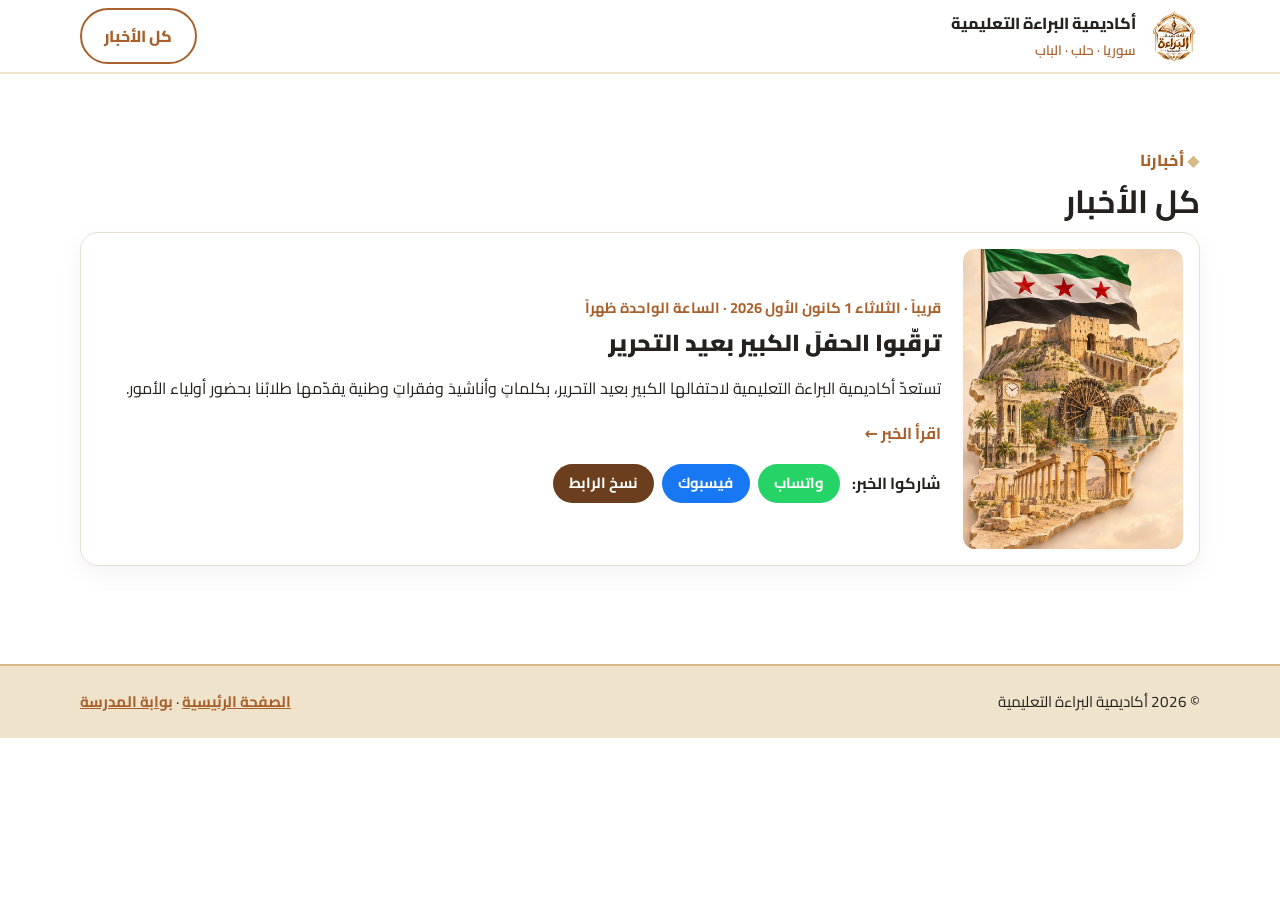
==== news/index.html @ 5471a8ae "«مراحلنا الدراسية» (kindergarten, primary, preparatory); «كل الأخبار» archive; news pages built from" ====
<!doctype html>
<html lang="ar" dir="rtl">
<head>
  <meta charset="utf-8">
  <meta name="viewport" content="width=device-width, initial-scale=1">
  <title>كل الأخبار | أكاديمية البراءة التعليمية</title>
  <meta name="description" content="أخبار أكاديمية البراءة التعليمية وأنشطة طلابها.">
  <link rel="canonical" href="https://albaraah.org/news/">
  <meta property="og:type" content="website">
  <meta property="og:url" content="https://albaraah.org/news/">
  <meta property="og:site_name" content="أكاديمية البراءة التعليمية">
  <meta property="og:title" content="كل الأخبار">
  <meta property="og:description" content="أخبار أكاديمية البراءة التعليمية وأنشطة طلابها.">
  <meta property="og:image" content="https://albaraah.org/assets/share.jpg">
  <meta property="og:image:width" content="1200">
  <meta property="og:image:height" content="630">
  <meta property="og:locale" content="ar_SY">
  <meta name="twitter:card" content="summary_large_image">
  <meta name="theme-color" content="#a9612c">
  <link rel="icon" href="/assets/favicon.png" type="image/png">
  <link rel="preconnect" href="https://fonts.googleapis.com">
  <link rel="preconnect" href="https://fonts.gstatic.com" crossorigin>
  <link href="https://fonts.googleapis.com/css2?family=Amiri:wght@700&family=Cairo:wght@400;600;700;800;900&display=swap" rel="stylesheet">
  <link rel="stylesheet" href="/styles.css?v=2026-11-26-news">
</head>
<body>
  <header class="site-header">
    <div class="wrap header-row">
      <a class="brand" href="/">
        <img src="/assets/academy.jpg" alt="شعار أكاديمية البراءة التعليمية" width="52" height="52">
        <span><strong>أكاديمية البراءة التعليمية</strong><small>سوريا · حلب · الباب</small></span>
      </a>
      <a class="btn btn-outline" href="/news/">كل الأخبار</a>
    </div>
  </header>
  <main class="section">
    <div class="wrap">
      <p class="eyebrow">أخبارنا</p>
      <h1>كل الأخبار</h1>
      <div class="news-list">
        <article class="news-item">
          <a href="/news/liberation"><img src="/assets/news-liberation.jpg" alt="علم سوريا فوق خريطتها ومعالمها: قلعة حلب وساعة حمص ونواعير حماة وأقواس تدمر" loading="lazy"></a>
          <div class="news-body">
            <p class="news-date">قريباً · الثلاثاء 1 كانون الأول 2026 · الساعة الواحدة ظهراً</p>
            <h2><a href="/news/liberation">ترقّبوا الحفلَ الكبير بعيد التحرير</a></h2>
            <p>تستعدّ أكاديمية البراءة التعليمية لاحتفالها الكبير بعيد التحرير، بكلماتٍ وأناشيدَ وفقراتٍ وطنية يقدّمها طلابُنا بحضور أولياء الأمور.</p>
            <p><a class="news-more" href="/news/liberation">اقرأ الخبر ←</a></p>
            <div class="share">
              <span>شاركوا الخبر:</span>
              <a class="share-btn share-wa" href="https://wa.me/?text=%D8%AA%D8%B1%D9%82%D9%91%D8%A8%D9%88%D8%A7%20%D8%A7%D9%84%D8%AD%D9%81%D9%84%D9%8E%20%D8%A7%D9%84%D9%83%D8%A8%D9%8A%D8%B1%20%D8%A8%D8%B9%D9%8A%D8%AF%20%D8%A7%D9%84%D8%AA%D8%AD%D8%B1%D9%8A%D8%B1%20%E2%80%94%20%D8%A3%D9%83%D8%A7%D8%AF%D9%8A%D9%85%D9%8A%D8%A9%20%D8%A7%D9%84%D8%A8%D8%B1%D8%A7%D8%A1%D8%A9%20%D8%A7%D9%84%D8%AA%D8%B9%D9%84%D9%8A%D9%85%D9%8A%D8%A9%0Ahttps%3A//albaraah.org/news/liberation" target="_blank" rel="noopener">واتساب</a>
              <a class="share-btn share-fb" href="https://www.facebook.com/sharer/sharer.php?u=https%3A%2F%2Falbaraah.org%2Fnews%2Fliberation" target="_blank" rel="noopener">فيسبوك</a>
              <button type="button" class="share-btn share-copy" data-copy="https://albaraah.org/news/liberation">نسخ الرابط</button>
            </div>
          </div>
        </article>
      </div>
    </div>
  </main>
  <footer class="site-footer">
    <div class="wrap footer-row">
      <p>© 2026 أكاديمية البراءة التعليمية</p>
      <p><a href="/">الصفحة الرئيسية</a> · <a href="https://portal.albaraah.org/" target="_blank" rel="noopener">بوابة المدرسة</a></p>
    </div>
  </footer>
  <script src="/share.js"></script>
</body>
</html>
---- styles.css ----
/* The visual identity is the academy's logo: copper and sand on white, with near-black text. */
:root {
  --copper: #a9612c;
  --copper-dark: #82441e;
  --sand: #d6b987;
  --sand-light: #efe3cc;
  --white: #ffffff;
  --cream: #faf8f4;
  --ink: #25211f;
  --muted: #806d60;
  --line: #e8dfd3;
  /* older names, kept for the rules below */
  --brown-900: var(--ink);
  --brown-800: var(--ink);
  --brown-700: var(--copper-dark);
  --brown: var(--copper);
  --gold: var(--sand);
  --gold-light: var(--sand-light);
  --paper: var(--white);
  --blue: var(--copper-dark);
  --green: var(--copper);
  --radius: 18px;
  --shadow: 0 8px 26px rgba(169, 97, 44, .10);
}

* { box-sizing: border-box; }
html { scroll-behavior: smooth; }
body {
  margin: 0;
  font-family: "Cairo", system-ui, sans-serif;
  color: var(--ink);
  background: var(--white);
  line-height: 1.8;
  -webkit-font-smoothing: antialiased;
}
img { max-width: 100%; display: block; }
a { color: inherit; }
h1, h2, h3 { line-height: 1.3; margin: 0; }
.wrap { width: min(1120px, 100% - 32px); margin-inline: auto; }
svg { width: 1.2em; height: 1.2em; fill: currentColor; flex: none; }

/* ------------------------------------------------------------ buttons */
.btn {
  display: inline-flex; align-items: center; gap: .5em;
  padding: .7em 1.4em; border-radius: 999px;
  font-weight: 800; text-decoration: none; font-size: 1rem;
  transition: transform .15s, background .15s;
}
.btn:hover { transform: translateY(-2px); }
.btn-gold { background: var(--copper); color: var(--white); }
.btn-gold:hover { background: var(--copper-dark); }
.btn-outline { border: 2px solid var(--copper); color: var(--copper); background: var(--white); }
.btn-dark { border: 2px solid var(--copper); color: var(--copper); background: var(--white); }

/* ------------------------------------------------------------ header */
.site-header {
  position: sticky; top: 0; z-index: 10;
  background: rgba(255, 255, 255, .96); backdrop-filter: blur(6px);
  border-bottom: 2px solid var(--sand-light);
}
.header-row { display: flex; align-items: center; justify-content: space-between; gap: 16px; min-height: 72px; }
.brand { display: flex; align-items: center; gap: 12px; text-decoration: none; color: var(--ink); }
.brand img { width: 52px; height: 52px; border-radius: 50%; object-fit: cover; }
.brand strong { display: block; font-size: 1rem; font-weight: 800; }
.brand small { display: block; color: var(--copper); font-size: .85rem; font-weight: 600; }
.site-nav { display: flex; align-items: center; gap: 22px; }
.site-nav a:not(.btn) { color: var(--ink); text-decoration: none; font-weight: 600; }
.site-nav a:not(.btn):hover { color: var(--copper); }
.nav-cta { padding: .45em 1.1em; }
.nav-portal { padding: .4em 1em; border-width: 2px; }
.site-nav a { white-space: nowrap; }
@media (max-width: 1100px) and (min-width: 861px) { .site-nav { gap: 14px; font-size: .92rem; } }
.site-footer a { color: var(--copper); font-weight: 700; }
.menu-toggle, .menu-button { display: none; }

/* ------------------------------------------------------------ hero */
.hero {
  text-align: center;
  background:
    radial-gradient(ellipse at 50% 0%, var(--sand-light), transparent 65%),
    var(--cream);
  border-bottom: 1px solid var(--line);
  padding: 48px 0 56px;
}
.hero-logos { display: flex; justify-content: center; align-items: center; gap: clamp(8px, 3vw, 18px); margin-bottom: 22px; }
.hero-logos img { width: clamp(56px, 20vw, 92px); height: clamp(56px, 20vw, 92px); border-radius: 50%; object-fit: cover; background: var(--white); box-shadow: 0 4px 16px rgba(169, 97, 44, .15); }
.hero-logos .hero-logo-main { width: clamp(96px, 34vw, 160px); height: clamp(96px, 34vw, 160px); }
.pill { display: inline-block; margin: 0 0 14px; padding: .3em 1.4em; border-radius: 999px; background: var(--sand-light); color: var(--copper-dark); font-weight: 800; }
.hero h1 { font-size: clamp(2rem, 6vw, 3.6rem); font-weight: 900; color: var(--copper); }
.hero-motto { margin: 4px 0 26px; color: var(--ink); font-size: 1.3rem; font-weight: 700; letter-spacing: .04em; }
.hero-actions { display: flex; justify-content: center; flex-wrap: wrap; gap: 12px; }
.verse { font-family: "Amiri", serif; font-size: 1.6rem; color: var(--copper-dark); margin: 26px 0 0; }

/* ------------------------------------------------------------ sections */
.section { padding: 72px 0; }
.section-tint { background: var(--cream); border-block: 1px solid var(--line); }
.section h2 { font-size: clamp(1.6rem, 4vw, 2.3rem); font-weight: 900; color: var(--brown-800); margin-bottom: 18px; }
.eyebrow { margin: 0 0 6px; color: var(--brown); font-weight: 800; letter-spacing: .02em; }
.eyebrow::before { content: "◆ "; color: var(--gold); }
.lead { color: var(--muted); font-size: 1.1rem; margin: 0 0 24px; }
.center { text-align: center; margin-top: 32px; }

.about { display: grid; grid-template-columns: 1.3fr 1fr; gap: 40px; align-items: center; }
.about p { font-size: 1.12rem; margin: 0; }
.values { list-style: none; margin: 0; padding: 0; display: grid; gap: 14px; }
.values li { background: var(--paper); border: 1px solid var(--line); border-inline-start: 5px solid var(--gold); border-radius: 14px; padding: 14px 18px; }
.values strong { display: block; font-size: 1.2rem; color: var(--brown); }
.values span { color: var(--muted); }

.cards { display: grid; grid-template-columns: repeat(auto-fit, minmax(min(280px, 100%), 1fr)); gap: 20px; }
.card {
  --accent: var(--brown);
  background: var(--paper); border-radius: var(--radius); padding: 24px;
  box-shadow: var(--shadow); border-top: 6px solid var(--accent);
}
.card-gold { --accent: var(--gold); }
.card-blue { --accent: var(--blue); }
.card-green { --accent: var(--green); }
.card > img { width: 72px; height: 72px; border-radius: 50%; object-fit: cover; border: 2px solid var(--line); margin-bottom: 12px; }
.card-icon { display: grid; place-items: center; width: 72px; height: 72px; border-radius: 18px; background: var(--accent); color: #fff; margin-bottom: 12px; }
.card-icon svg { width: 38px; height: 38px; }
.card h3 { font-size: 1.3rem; font-weight: 900; color: var(--accent); }
.card-gold h3 { color: var(--brown-700); }
.card .tag { display: inline-block; margin: 8px 0 10px; padding: .1em .9em; border-radius: 999px; background: var(--accent); color: #fff; font-size: .9rem; font-weight: 700; }
.card-gold .tag { color: var(--brown-900); }
.card-tag { margin: -2px 0 10px; color: var(--copper); font-weight: 700; font-size: .95rem; }
.card ul { margin: 0; padding-inline-start: 1.2em; color: var(--muted); }
.card li::marker { color: var(--gold); }
.card .card-photo { display: block; width: 100%; height: auto; aspect-ratio: 4 / 3; object-fit: cover; border-radius: 12px; margin-top: 16px; }
.gallery-title { margin: 28px 0 12px; font-size: 1.2rem; font-weight: 900; color: var(--brown-700); }
.gallery { max-width: 760px; margin-inline: auto; }
.gallery-stage { position: relative; border-radius: 14px; overflow: hidden; background: var(--sand-light, #efe3cc); box-shadow: var(--shadow); }
.gallery-main { display: block; width: 100%; height: auto; aspect-ratio: 16 / 10; object-fit: contain; }
.gallery-arrow { position: absolute; top: 50%; transform: translateY(-50%); width: 42px; height: 42px; border: 0; border-radius: 50%; background: rgba(255, 255, 255, .9); color: var(--ink); font-size: 28px; line-height: 1; cursor: pointer; box-shadow: var(--shadow); }
.gallery-prev { right: 12px; }
.gallery-next { left: 12px; }
.gallery-thumbs { display: flex; gap: 8px; margin-top: 10px; overflow-x: auto; padding: 4px; }
.gallery-thumbs > :first-child { margin-inline-start: auto; }
.gallery-thumbs > :last-child { margin-inline-end: auto; }
.gallery-thumbs button { flex: 0 0 auto; padding: 0; border: 2px solid transparent; border-radius: 10px; background: none; cursor: pointer; opacity: .6; transition: opacity .2s, border-color .2s; }
.gallery-thumbs button:hover { opacity: .9; }
.gallery-thumbs button.is-active { opacity: 1; border-color: var(--copper, #a9612c); }
.gallery-thumbs img { display: block; width: 76px; height: 56px; object-fit: cover; border-radius: 8px; }
.card-photo, .gallery-main { cursor: zoom-in; }
.card-photo { transition: transform .2s; }
.card-photo:hover { transform: scale(1.02); }
.viewer { border: 0; padding: 0; background: transparent; max-width: 96vw; max-height: 92vh; overflow: visible; }
.viewer::backdrop { background: rgba(20, 14, 10, .88); }
.viewer img { display: block; max-width: 96vw; max-height: 92vh; width: auto; height: auto; border-radius: 12px; cursor: zoom-out; }
.viewer-close { position: absolute; top: -14px; left: -14px; width: 40px; height: 40px; border: 0; border-radius: 50%; background: #fff; color: var(--ink); font-size: 26px; line-height: 1; cursor: pointer; box-shadow: var(--shadow); }

/* One block per unit (school, kindergarten, institute), its colour on the side. */
.unit { --accent: var(--brown); background: var(--paper); border-radius: var(--radius); border-inline-start: 6px solid var(--accent); padding: 28px; margin-top: 24px; scroll-margin-top: 90px; }
.unit-gold { --accent: var(--gold); }
.unit-green { --accent: var(--green); }
.unit-head { display: flex; align-items: center; gap: 18px; margin-bottom: 14px; }
.unit-head img { width: 96px; height: 96px; border-radius: 50%; object-fit: cover; background: #fff; border: 3px solid var(--accent); flex: none; }
.unit h3 { font-size: clamp(1.35rem, 3.5vw, 1.8rem); font-weight: 900; color: var(--brown-800); }
.unit > p { font-size: 1.08rem; margin: 0 0 20px; }
.unit .tag { display: inline-block; margin: 6px 0 0; padding: .1em .9em; border-radius: 999px; background: var(--accent); color: #fff; font-size: .92rem; font-weight: 700; }
.unit-gold .tag { color: var(--brown-900); }
.card h4 { font-size: 1.2rem; font-weight: 900; color: var(--accent); margin: 0 0 6px; }
.points { list-style: none; padding: 0; margin: 0; display: grid; grid-template-columns: repeat(auto-fit, minmax(min(230px, 100%), 1fr)); gap: 10px; }
.points li { background: var(--paper); border: 1px solid var(--line); border-radius: 12px; padding: 10px 14px; font-weight: 600; }
.points li::before { content: "◆ "; color: var(--accent); }

.steps { list-style: none; counter-reset: step; padding: 0; margin: 0; display: grid; grid-template-columns: repeat(auto-fit, minmax(240px, 1fr)); gap: 20px; }
.steps li { counter-increment: step; background: var(--paper); border: 1px solid var(--line); border-radius: var(--radius); padding: 22px; position: relative; }
.steps li::before { content: counter(step); display: grid; place-items: center; width: 44px; height: 44px; border-radius: 50%; background: var(--gold); color: var(--brown-900); font-weight: 900; font-size: 1.2rem; margin-bottom: 10px; }
.steps strong { display: block; font-size: 1.2rem; color: var(--brown-800); }
.steps span { color: var(--muted); }

.social { display: flex; flex-wrap: wrap; gap: 14px; }
.social-link { display: inline-flex; align-items: center; gap: .6em; padding: .8em 1.4em; border-radius: 14px; color: #fff; text-decoration: none; font-weight: 800; }
.social-link svg { width: 1.5em; height: 1.5em; }
.social-link.fb { background: #1877f2; }
.social-link.ig { background: linear-gradient(45deg, #f09433, #dc2743 50%, #bc1888); }

.contact { background: var(--white); }
.contact-grid { display: grid; grid-template-columns: 1.2fr 1fr; gap: 40px; align-items: center; }
.contact-list { list-style: none; padding: 0; margin: 0 0 24px; display: grid; gap: 14px; font-size: 1.1rem; }
.contact-list li { display: flex; align-items: flex-start; gap: 12px; flex-wrap: wrap; }
.contact-list svg { color: var(--brown); width: 1.5em; height: 1.5em; margin-top: .2em; }
.contact-list a { font-weight: 900; font-size: 1.4rem; text-decoration: none; color: var(--brown-900); }
.muted { color: var(--muted); align-self: center; }
.contact-actions { display: flex; flex-wrap: wrap; gap: 12px; }
.map-card {
  display: grid; place-items: center; text-align: center; gap: 4px;
  min-height: 260px; border-radius: var(--radius); text-decoration: none; color: var(--white);
  background:
    repeating-linear-gradient(45deg, rgba(255, 255, 255, .04) 0 12px, transparent 12px 24px),
    linear-gradient(160deg, var(--copper), var(--copper-dark));
  box-shadow: var(--shadow); padding: 24px;
}
.map-card svg { width: 56px; height: 56px; color: var(--white); }
.map-card strong { font-size: 1.6rem; }
.map-card span { color: var(--gold-light); font-weight: 700; }
.map-card em { font-style: normal; color: var(--sand-light); font-size: .95rem; margin-top: 8px; }

.site-footer { background: var(--sand-light); color: var(--ink); border-top: 2px solid var(--sand); padding: 22px 0; font-size: .95rem; }
.footer-row { display: flex; justify-content: space-between; flex-wrap: wrap; gap: 8px; }
.footer-row p { margin: 0; }

/* The page shown for a link that does not exist. */
.not-found { min-height: 100vh; display: grid; place-content: center; justify-items: center; gap: 14px; text-align: center; padding: 24px; background: radial-gradient(ellipse at 50% 0%, var(--sand-light), transparent 65%), var(--cream); }
.not-found img { width: 140px; height: 140px; border-radius: 50%; object-fit: cover; }
.not-found h1 { color: var(--copper); font-size: clamp(1.8rem, 5vw, 2.6rem); font-weight: 900; }
.not-found p { margin: 0 0 8px; color: var(--muted); font-size: 1.1rem; }

/* ------------------------------------------------------------ news */
.news-list { display: grid; gap: 22px; margin: 10px 0 26px; }
.news-item { display: grid; grid-template-columns: 220px 1fr; gap: 22px; align-items: center; background: var(--white); border: 1px solid var(--line); border-radius: 18px; padding: 16px; box-shadow: 0 8px 24px #0000000d; }
.news-item img { width: 100%; height: 300px; object-fit: cover; border-radius: 12px; cursor: zoom-in; }
.news-date { color: var(--copper); font-weight: 700; font-size: .92rem; margin: 0 0 6px; }
.news-body h3 { margin: 0 0 10px; font-size: 1.45rem; }
.news-body p:last-child { margin: 0; line-height: 1.9; }

/* ------------------------------------------------------------ one news item, sharing */
.news-page { max-width: 760px; }
.news-page h1 { font-size: clamp(1.6rem, 4vw, 2.3rem); margin: 6px 0 18px; }
.news-hero { width: 100%; max-height: 640px; object-fit: cover; border-radius: 18px; margin-bottom: 18px; }
.news-page p { line-height: 2; font-size: 1.05rem; }
.news-body h2, .news-body h3 { margin: 0 0 10px; font-size: 1.45rem; }
.news-body h2 a, .news-body h3 a { color: inherit; text-decoration: none; }
.news-more { color: var(--copper); font-weight: 700; text-decoration: none; }
.share { display: flex; flex-wrap: wrap; align-items: center; gap: 8px; margin-top: 12px; }
.share span { font-weight: 700; color: var(--ink); margin-inline-end: 4px; }
.share-btn { border: 0; border-radius: 999px; padding: .45em 1.1em; font: inherit; font-weight: 700; font-size: .92rem; color: #fff; text-decoration: none; cursor: pointer; }
.share-wa { background: #25d366; } .share-fb { background: #1877f2; } .share-copy { background: #6b3f1d; }

/* ------------------------------------------------------------ phones */
@media (max-width: 860px) {
  .menu-button { display: grid; gap: 5px; cursor: pointer; padding: 10px; }
  .menu-button span { display: block; width: 26px; height: 3px; border-radius: 2px; background: var(--copper); }
  .site-nav {
    display: none; position: absolute; inset-inline: 0; top: 100%;
    flex-direction: column; align-items: stretch; gap: 0;
    background: var(--white); border-bottom: 2px solid var(--sand-light); padding: 8px 16px 16px;
  }
  .site-nav a:not(.btn) { padding: 12px 4px; border-bottom: 1px solid var(--line); }
  .nav-cta, .nav-portal { margin-top: 12px; justify-content: center; }
  .menu-toggle:checked ~ .site-nav { display: flex; }
  .about, .contact-grid { grid-template-columns: 1fr; }
  .news-item { grid-template-columns: 1fr; }
  .news-item img { height: 260px; }
  .section { padding: 52px 0; }
}
@media (max-width: 480px) {
  .brand strong { font-size: .88rem; }
  .brand small { font-size: .78rem; }
  .brand img { width: 44px; height: 44px; }
  .cards { grid-template-columns: 1fr; }
  .btn { width: 100%; justify-content: center; }
  .unit { padding: 18px 16px; }
  .unit-head { flex-direction: column; text-align: center; gap: 10px; }
  .unit .tag { border-radius: 12px; padding: .2em .8em; }
  .card { padding: 18px; }
}
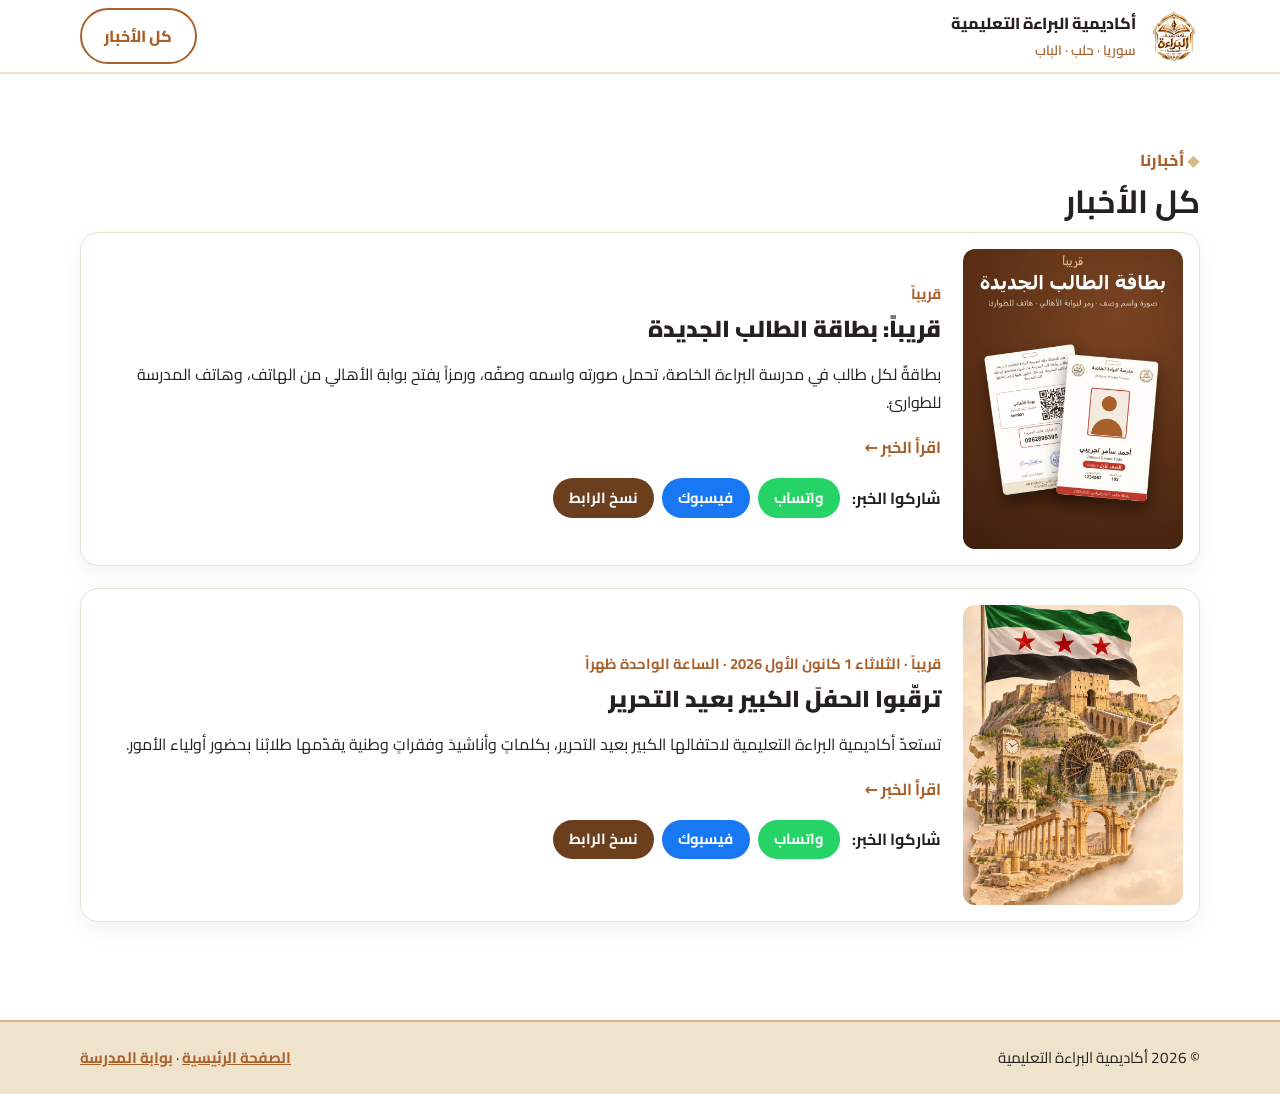
==== commit cc0e87c3: "News: «قريباً: بطاقة الطالب الجديدة», with its page, poster and share picture Co-Authored-By: Claude" ====
--- a/news/index.html
+++ b/news/index.html
@@ -39,6 +39,21 @@
       <h1>كل الأخبار</h1>
       <div class="news-list">
         <article class="news-item">
+          <a href="/news/student-card"><img src="/assets/news-student-card.jpg" alt="وجه بطاقة الطالب الجديدة وظهرها: صورة الطالب واسمه وصفّه، ورمز بوابة الأهالي وهاتف الطوارئ" loading="lazy"></a>
+          <div class="news-body">
+            <p class="news-date">قريباً</p>
+            <h2><a href="/news/student-card">قريباً: بطاقة الطالب الجديدة</a></h2>
+            <p>بطاقةٌ لكل طالب في مدرسة البراءة الخاصة، تحمل صورته واسمه وصفّه، ورمزاً يفتح بوابة الأهالي من الهاتف، وهاتف المدرسة للطوارئ.</p>
+            <p><a class="news-more" href="/news/student-card">اقرأ الخبر ←</a></p>
+            <div class="share">
+              <span>شاركوا الخبر:</span>
+              <a class="share-btn share-wa" href="https://wa.me/?text=%D9%82%D8%B1%D9%8A%D8%A8%D8%A7%D9%8B%3A%20%D8%A8%D8%B7%D8%A7%D9%82%D8%A9%20%D8%A7%D9%84%D8%B7%D8%A7%D9%84%D8%A8%20%D8%A7%D9%84%D8%AC%D8%AF%D9%8A%D8%AF%D8%A9%20%E2%80%94%20%D8%A3%D9%83%D8%A7%D8%AF%D9%8A%D9%85%D9%8A%D8%A9%20%D8%A7%D9%84%D8%A8%D8%B1%D8%A7%D8%A1%D8%A9%20%D8%A7%D9%84%D8%AA%D8%B9%D9%84%D9%8A%D9%85%D9%8A%D8%A9%0Ahttps%3A//albaraah.org/news/student-card" target="_blank" rel="noopener">واتساب</a>
+              <a class="share-btn share-fb" href="https://www.facebook.com/sharer/sharer.php?u=https%3A%2F%2Falbaraah.org%2Fnews%2Fstudent-card" target="_blank" rel="noopener">فيسبوك</a>
+              <button type="button" class="share-btn share-copy" data-copy="https://albaraah.org/news/student-card">نسخ الرابط</button>
+            </div>
+          </div>
+        </article>
+        <article class="news-item">
           <a href="/news/liberation"><img src="/assets/news-liberation.jpg" alt="علم سوريا فوق خريطتها ومعالمها: قلعة حلب وساعة حمص ونواعير حماة وأقواس تدمر" loading="lazy"></a>
           <div class="news-body">
             <p class="news-date">قريباً · الثلاثاء 1 كانون الأول 2026 · الساعة الواحدة ظهراً</p>
